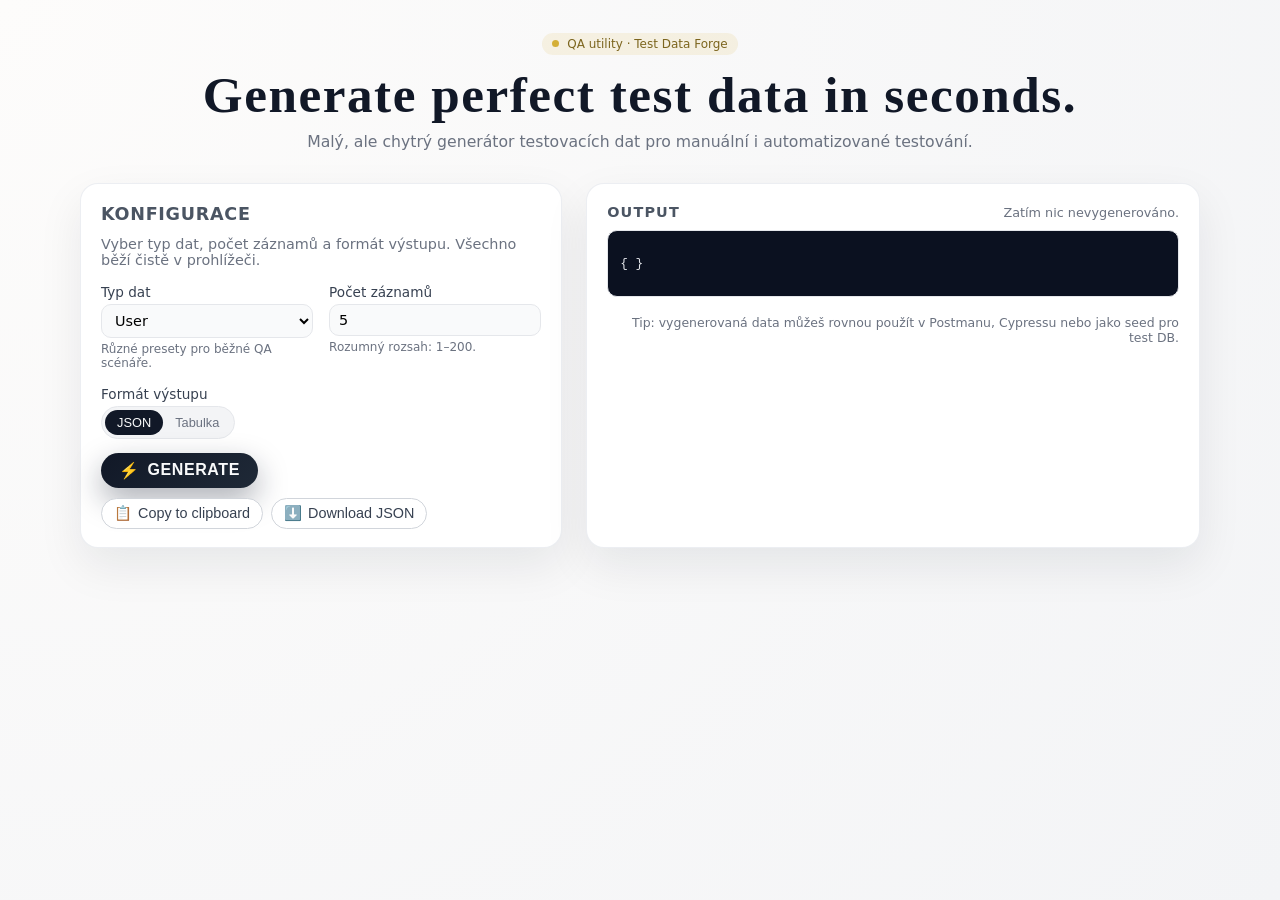
==== apps/01-test-data-forge/index.html @ bc1da9a3 "Add index.html for Test Data Forge utility" ====
<!DOCTYPE html>
<html lang="cs">
<head>
  <meta charset="UTF-8" />
  <title>Test Data Forge</title>
  <meta name="viewport" content="width=device-width, initial-scale=1.0" />
  <style>
    :root {
      --bg: #f9fafb;
      --card-bg: #ffffff;
      --accent: #d4af37;
      --accent-soft: rgba(212, 175, 55, 0.12);
      --text-main: #111827;
      --text-muted: #6b7280;
      --border: #e5e7eb;
      --radius-lg: 18px;
      --radius-md: 10px;
      --shadow-soft: 0 18px 45px rgba(15, 23, 42, 0.08);
      --font-sans: system-ui, -apple-system, BlinkMacSystemFont, "Inter", sans-serif;
      --font-serif: "Playfair Display", "Georgia", serif;
    }

    * {
      box-sizing: border-box;
    }

    body {
      margin: 0;
      padding: 0;
      font-family: var(--font-sans);
      background: radial-gradient(circle at top left, #fdfcfb, #f3f4f6);
      color: var(--text-main);
    }

    .page {
      min-height: 100vh;
      display: flex;
      flex-direction: column;
      align-items: center;
      padding: 32px 16px 40px;
    }

    .container {
      width: 100%;
      max-width: 1120px;
    }

    header {
      margin-bottom: 32px;
      text-align: center;
    }

    header h1 {
      font-family: var(--font-serif);
      font-size: clamp(2.4rem, 4vw, 3.2rem);
      margin: 0 0 8px;
      letter-spacing: 0.03em;
    }

    header p {
      margin: 0;
      color: var(--text-muted);
      font-size: 0.98rem;
    }

    .badge {
      display: inline-flex;
      align-items: center;
      gap: 8px;
      padding: 4px 10px;
      border-radius: 999px;
      background: var(--accent-soft);
      color: #7c651e;
      font-size: 0.75rem;
      font-weight: 500;
      margin-bottom: 10px;
    }

    .badge-dot {
      width: 7px;
      height: 7px;
      border-radius: 999px;
      background: var(--accent);
    }

    .layout {
      display: grid;
      grid-template-columns: minmax(0, 1.1fr) minmax(0, 1.4fr);
      gap: 24px;
    }

    @media (max-width: 840px) {
      .layout {
        grid-template-columns: minmax(0, 1fr);
      }
    }

    .card {
      background: var(--card-bg);
      border-radius: var(--radius-lg);
      box-shadow: var(--shadow-soft);
      padding: 20px 20px 18px;
      border: 1px solid rgba(148, 163, 184, 0.18);
    }

    .card h2 {
      margin: 0 0 12px;
      font-size: 1.1rem;
      letter-spacing: 0.04em;
      text-transform: uppercase;
      color: #4b5563;
    }

    .card-subtitle {
      margin: 0 0 16px;
      font-size: 0.9rem;
      color: var(--text-muted);
    }

    .form-grid {
      display: grid;
      grid-template-columns: repeat(2, minmax(0, 1fr));
      gap: 12px 16px;
      margin-bottom: 16px;
    }

    @media (max-width: 600px) {
      .form-grid {
        grid-template-columns: minmax(0, 1fr);
      }
    }

    .field {
      display: flex;
      flex-direction: column;
      gap: 4px;
      font-size: 0.85rem;
    }

    .field label {
      font-weight: 500;
      color: #374151;
    }

    .field small {
      color: var(--text-muted);
      font-size: 0.75rem;
    }

    select,
    input[type="number"] {
      border-radius: var(--radius-md);
      border: 1px solid var(--border);
      padding: 7px 9px;
      font-size: 0.9rem;
      font-family: inherit;
      background: #f9fafb;
      transition: border-color 0.15s ease, box-shadow 0.15s ease, background 0.15s ease;
    }

    select:focus,
    input[type="number"]:focus {
      outline: none;
      border-color: var(--accent);
      box-shadow: 0 0 0 1px rgba(212, 175, 55, 0.35);
      background: #ffffff;
    }

    .toggle-row {
      display: flex;
      flex-wrap: wrap;
      gap: 10px;
      align-items: center;
      justify-content: space-between;
      margin-bottom: 14px;
    }

    .toggle-group {
      display: inline-flex;
      padding: 3px;
      border-radius: 999px;
      background: #f3f4f6;
      border: 1px solid #e5e7eb;
    }

    .toggle-btn {
      border: none;
      background: transparent;
      padding: 5px 12px;
      border-radius: 999px;
      font-size: 0.8rem;
      cursor: pointer;
      color: #6b7280;
      font-weight: 500;
      transition: background 0.15s ease, color 0.15s ease;
    }

    .toggle-btn.active {
      background: #111827;
      color: #f9fafb;
    }

    .primary-btn {
      border-radius: 999px;
      border: none;
      padding: 8px 18px;
      font-size: 0.9rem;
      font-weight: 600;
      letter-spacing: 0.04em;
      text-transform: uppercase;
      cursor: pointer;
      background: linear-gradient(135deg, #111827, #1f2937);
      color: #f9fafb;
      display: inline-flex;
      align-items: center;
      gap: 8px;
      box-shadow: 0 12px 30px rgba(15, 23, 42, 0.35);
      transition: transform 0.1s ease, box-shadow 0.1s ease, opacity 0.1s ease;
    }

    .primary-btn span {
      font-size: 1rem;
    }

    .primary-btn:hover {
      transform: translateY(-1px);
      box-shadow: 0 16px 40px rgba(15, 23, 42, 0.4);
    }

    .primary-btn:active {
      transform: translateY(0);
      box-shadow: 0 10px 24px rgba(15, 23, 42, 0.3);
      opacity: 0.95;
    }

    .secondary-actions {
      display: flex;
      flex-wrap: wrap;
      gap: 8px;
      margin-top: 10px;
    }

    .secondary-btn {
      border-radius: 999px;
      border: 1px solid #d1d5db;
      padding: 6px 12px;
      font-size: 0.8rem;
      cursor: pointer;
      background: #ffffff;
      color: #374151;
      display: inline-flex;
      align-items: center;
      gap: 6px;
      transition: background 0.1s ease, border-color 0.1s ease;
    }

    .secondary-btn:hover {
      background: #f9fafb;
      border-color: #9ca3af;
    }

    .secondary-btn span {
      font-size: 0.9rem;
    }

    .output-header {
      display: flex;
      justify-content: space-between;
      align-items: baseline;
      gap: 8px;
      margin-bottom: 10px;
    }

    .output-header-title {
      font-size: 0.9rem;
      font-weight: 600;
      letter-spacing: 0.08em;
      text-transform: uppercase;
      color: #4b5563;
    }

    .output-header-meta {
      font-size: 0.8rem;
      color: var(--text-muted);
    }

    .output-box {
      border-radius: var(--radius-md);
      border: 1px solid var(--border);
      background: #0b1120;
      color: #e5e7eb;
      padding: 10px 12px;
      font-family: "JetBrains Mono", "SF Mono", ui-monospace, Menlo, Monaco, Consolas, "Liberation Mono", "Courier New", monospace;
      font-size: 0.8rem;
      max-height: 360px;
      overflow: auto;
      white-space: pre;
    }

    table {
      width: 100%;
      border-collapse: collapse;
      font-size: 0.8rem;
    }

    th,
    td {
      border: 1px solid #1f2937;
      padding: 4px 6px;
      text-align: left;
    }

    th {
      background: #020617;
      position: sticky;
      top: 0;
      z-index: 1;
    }

    .footer-note {
      margin-top: 18px;
      font-size: 0.78rem;
      color: var(--text-muted);
      text-align: right;
    }
  </style>
</head>
<body>
  <div class="page">
    <div class="container">
      <header>
        <div class="badge">
          <span class="badge-dot"></span>
          <span>QA utility · Test Data Forge</span>
        </div>
        <h1>Generate perfect test data in seconds.</h1>
        <p>Malý, ale chytrý generátor testovacích dat pro manuální i automatizované testování.</p>
      </header>

      <main class="layout">
        <!-- LEFT: Controls -->
        <section class="card">
          <h2>Konfigurace</h2>
          <p class="card-subtitle">
            Vyber typ dat, počet záznamů a formát výstupu. Všechno běží čistě v prohlížeči.
          </p>

          <div class="form-grid">
            <div class="field">
              <label for="dataType">Typ dat</label>
              <select id="dataType">
                <option value="user">User</option>
                <option value="product">Product</option>
                <option value="order">Order</option>
                <option value="randomString">Random string</option>
                <option value="dateSet">Date set</option>
                <option value="edgeCases">Edge cases</option>
              </select>
              <small>Různé presety pro běžné QA scénáře.</small>
            </div>

            <div class="field">
              <label for="count">Počet záznamů</label>
              <input id="count" type="number" min="1" max="200" value="5" />
              <small>Rozumný rozsah: 1–200.</small>
            </div>
          </div>

          <div class="toggle-row">
            <div class="field" style="margin: 0;">
              <label>Formát výstupu</label>
              <div class="toggle-group" id="formatToggle">
                <button class="toggle-btn active" data-format="json">JSON</button>
                <button class="toggle-btn" data-format="table">Tabulka</button>
              </div>
            </div>
          </div>

          <button class="primary-btn" id="generateBtn">
            <span>⚡</span>
            <span>Generate</span>
          </button>

          <div class="secondary-actions">
            <button class="secondary-btn" id="copyBtn">
              <span>📋</span>
              <span>Copy to clipboard</span>
            </button>
            <button class="secondary-btn" id="downloadBtn">
              <span>⬇️</span>
              <span>Download JSON</span>
            </button>
          </div>
        </section>

        <!-- RIGHT: Output -->
        <section class="card">
          <div class="output-header">
            <div class="output-header-title">Output</div>
            <div class="output-header-meta" id="outputMeta">
              Zatím nic nevygenerováno.
            </div>
          </div>
          <div class="output-box" id="outputBox">
{ }
          </div>
          <div class="footer-note">
            Tip: vygenerovaná data můžeš rovnou použít v Postmanu, Cypressu nebo jako seed pro test DB.
          </div>
        </section>
      </main>
    </div>
  </div>

  <script>
    const dataTypeEl = document.getElementById("dataType");
    const countEl = document.getElementById("count");
    const formatToggleEl = document.getElementById("formatToggle");
    const generateBtn = document.getElementById("generateBtn");
    const copyBtn = document.getElementById("copyBtn");
    const downloadBtn = document.getElementById("downloadBtn");
    const outputBox = document.getElementById("outputBox");
    const outputMeta = document.getElementById("outputMeta");

    let currentFormat = "json";
    let lastData = [];

    // --- Helpers ---
    function randomItem(arr) {
      return arr[Math.floor(Math.random() * arr.length)];
    }

    function randomInt(min, max) {
      return Math.floor(Math.random() * (max - min + 1)) + min;
    }

    function randomString(length) {
      const chars = "abcdefghijklmnopqrstuvwxyzABCDEFGHIJKLMNOPQRSTUVWXYZ0123456789";
      let out = "";
      for (let i = 0; i < length; i++) {
        out += chars.charAt(Math.floor(Math.random() * chars.length));
      }
      return out;
    }

    function randomEmail(name) {
      const domains = ["example.com", "test.io", "qa.local", "mail.dev"];
      const clean = name.toLowerCase().replace(/\s+/g, ".");
      return clean + "@" + randomItem(domains);
    }

    function randomDateInRange(start, end) {
      const ts = start.getTime() + Math.random() * (end.getTime() - start.getTime());
      return new Date(ts);
    }

    function formatISODate(d) {
      return d.toISOString();
    }

    // --- Generátory dat ---
    function generateUser() {
      const firstNames = ["Anna", "Lenka", "Eva", "Klara", "Tereza", "Petr", "Jan", "Lukas", "David", "Martin"];
      const lastNames = ["Novakova", "Svobodova", "Kralova", "Dvorakova", "Novak", "Svoboda", "Kral", "Dvorak"];
      const roles = ["user", "admin", "tester", "viewer"];

      const first = randomItem(firstNames);
      const last = randomItem(lastNames);
      const fullName = first + " " + last;

      return {
        id: randomInt(1000, 9999),
        name: fullName,
        email: randomEmail(fullName),
        role: randomItem(roles),
        active: Math.random() > 0.15,
        createdAt: formatISODate(randomDateInRange(new Date(2020, 0, 1), new Date()))
      };
    }

    function generateProduct() {
      const adjectives = ["Premium", "Basic", "Deluxe", "Eco", "Smart", "Compact"];
      const nouns = ["Chair", "Desk", "Lamp", "Monitor", "Keyboard", "Headphones"];
      const categories = ["office", "home", "electronics", "accessories"];

      const name = randomItem(adjectives) + " " + randomItem(nouns);

      return {
        id: "P-" + randomInt(10000, 99999),
        name,
        category: randomItem(categories),
        price: parseFloat((Math.random() * 500 + 10).toFixed(2)),
        inStock: Math.random() > 0.2,
        tags: [randomItem(["new", "sale", "bestseller", "refurbished"])],
      };
    }

    function generateOrder() {
      const statuses = ["pending", "processing", "shipped", "delivered", "cancelled"];
      const now = new Date();
      const past = new Date(now.getFullYear() - 1, now.getMonth(), now.getDate());

      const created = randomDateInRange(past, now);
      const shipped = Math.random() > 0.4 ? randomDateInRange(created, now) : null;

      return {
        orderId: "ORD-" + randomInt(100000, 999999),
        userId: randomInt(1000, 9999),
        total: parseFloat((Math.random() * 1000 + 50).toFixed(2)),
        currency: "EUR",
        status: randomItem(statuses),
        createdAt: formatISODate(created),
        shippedAt: shipped ? formatISODate(shipped) : null
      };
    }

    function generateRandomString() {
      const lengths = [8, 16, 32, 64, 128];
      const length = randomItem(lengths);
      return {
        length,
        value: randomString(length)
      };
    }

    function generateDateSet() {
      const now = new Date();
      const past = new Date(now.getFullYear() - 1, now.getMonth(), now.getDate());
      const future = new Date(now.getFullYear() + 1, now.getMonth(), now.getDate());

      return {
        now: formatISODate(now),
        past: formatISODate(randomDateInRange(past, now)),
        future: formatISODate(randomDateInRange(now, future)),
        invalid: "2024-13-40T25:61:00Z"
      };
    }

    function generateEdgeCases() {
      return {
        emptyString: "",
        longString: "x".repeat(1024),
        specialChars: "!@#$%^&*()_+{}[]:\";'<>?,./\\|`~",
        unicode: "Žluťoučký kůň 🐎 pěl ďábelské ódy 🎶",
        nullValue: null,
        zero: 0,
        negativeNumber: -123,
        bigNumber: 9999999999,
        booleanTrue: true,
        booleanFalse: false,
        arrayMixed: [null, "", 0, "test", { nested: true }],
        objectWithMissingFields: { id: 1, name: null }
      };
    }

    function generateData(type, count) {
      const result = [];
      for (let i = 0; i < count; i++) {
        switch (type) {
          case "user":
            result.push(generateUser());
            break;
          case "product":
            result.push(generateProduct());
            break;
          case "order":
            result.push(generateOrder());
            break;
          case "randomString":
            result.push(generateRandomString());
            break;
          case "dateSet":
            result.push(generateDateSet());
            break;
          case "edgeCases":
            result.push(generateEdgeCases());
            break;
          default:
            result.push({});
        }
      }
      return result;
    }

    // --- Render ---
    function renderJSON(data) {
      outputBox.textContent = JSON.stringify(data, null, 2);
    }

    function renderTable(data) {
      if (!Array.isArray(data) || data.length === 0) {
        outputBox.textContent = "Žádná data k zobrazení v tabulce.";
        return;
      }

      const keys = Array.from(
        data.reduce((set, item) => {
          Object.keys(item).forEach((k) => set.add(k));
          return set;
        }, new Set())
      );

      let html = "<table><thead><tr>";
      keys.forEach((k) => {
        html += "<th>" + k + "</th>";
      });
      html += "</tr></thead><tbody>";

      data.forEach((row) => {
        html += "<tr>";
        keys.forEach((k) => {
          let value = row[k];
          if (typeof value === "object") {
            value = JSON.stringify(value);
          }
          html += "<td>" + (value === undefined ? "" : value) + "</td>";
        });
        html += "</tr>";
      });

      html += "</tbody></table>";
      outputBox.innerHTML = html;
    }

    function updateOutputMeta(type, count) {
      const labelMap = {
        user: "User",
        product: "Product",
        order: "Order",
        randomString: "Random string",
        dateSet: "Date set",
        edgeCases: "Edge cases"
      };
      const label = labelMap[type] || type;
      outputMeta.textContent = `${count} × ${label} · Formát: ${currentFormat.toUpperCase()}`;
    }

    // --- Eventy ---
    formatToggleEl.addEventListener("click", (e) => {
      const btn = e.target.closest(".toggle-btn");
      if (!btn) return;
      const format = btn.getAttribute("data-format");
      if (!format) return;

      currentFormat = format;
      Array.from(formatToggleEl.querySelectorAll(".toggle-btn")).forEach((b) =>
        b.classList.toggle("active", b === btn)
      );

      if (lastData && lastData.length > 0) {
        if (currentFormat === "json") {
          renderJSON(lastData);
        } else {
          renderTable(lastData);
        }
      }
    });

    generateBtn.addEventListener("click", () => {
      const type = dataTypeEl.value;
      let count = parseInt(countEl.value, 10);
      if (isNaN(count) || count < 1) count = 1;
      if (count > 200) count = 200;
      countEl.value = count;

      const data = generateData(type, count);
      lastData = data;

      if (currentFormat === "json") {
        renderJSON(data);
      } else {
        renderTable(data);
      }

      updateOutputMeta(type, count);
    });

    copyBtn.addEventListener("click", async () => {
      if (!lastData || lastData.length === 0) return;
      try {
        const text =
          currentFormat === "json"
            ? JSON.stringify(lastData, null, 2)
            : outputBox.innerText;
        await navigator.clipboard.writeText(text);
        copyBtn.textContent = "Copied ✔";
        setTimeout(() => (copyBtn.innerHTML = '<span>📋</span><span>Copy to clipboard</span>'), 1200);
      } catch (e) {
        alert("Copy failed.");
      }
    });

    downloadBtn.addEventListener("click", () => {
      if (!lastData || lastData.length === 0) return;
      const blob = new Blob([JSON.stringify(lastData, null, 2)], {
        type: "application/json"
      });
      const url = URL.createObjectURL(blob);
      const a = document.createElement("a");
      a.href = url;
      a.download = "test-data.json";
      document.body.appendChild(a);
      a.click();
      document.body.removeChild(a);
      URL.revokeObjectURL(url);
    });

    // Initial dummy state
    lastData = [];
  </script>
</body>
</html>
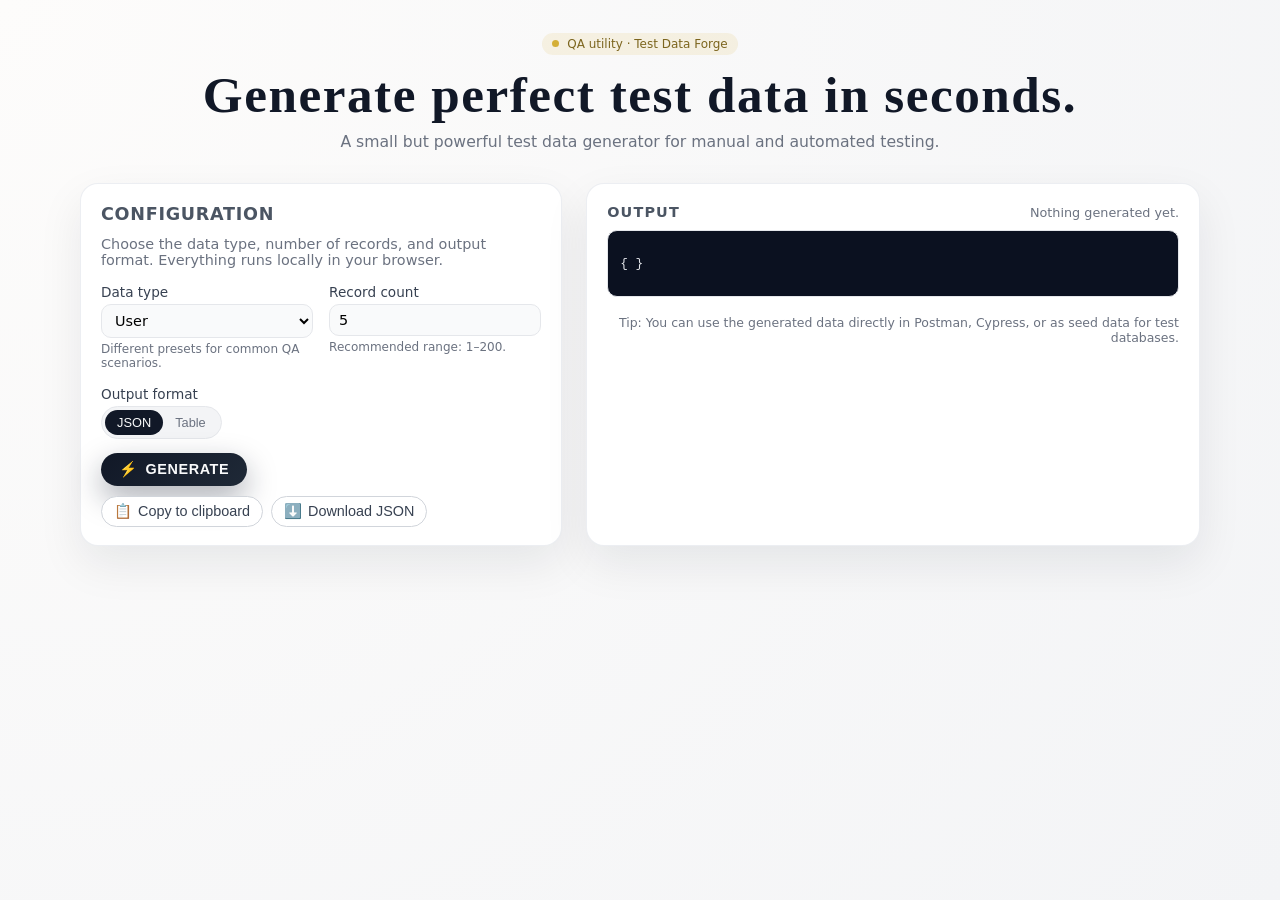
==== commit e36200d8: "Update index.html" ====
--- a/apps/01-test-data-forge/index.html
+++ b/apps/01-test-data-forge/index.html
@@ -1,5 +1,5 @@
 <!DOCTYPE html>
-<html lang="cs">
+<html lang="en">
 <head>
   <meta charset="UTF-8" />
   <title>Test Data Forge</title>
@@ -218,10 +218,6 @@
       transition: transform 0.1s ease, box-shadow 0.1s ease, opacity 0.1s ease;
     }
 
-    .primary-btn span {
-      font-size: 1rem;
-    }
-
     .primary-btn:hover {
       transform: translateY(-1px);
       box-shadow: 0 16px 40px rgba(15, 23, 42, 0.4);
@@ -334,20 +330,20 @@
           <span>QA utility · Test Data Forge</span>
         </div>
         <h1>Generate perfect test data in seconds.</h1>
-        <p>Malý, ale chytrý generátor testovacích dat pro manuální i automatizované testování.</p>
+        <p>A small but powerful test data generator for manual and automated testing.</p>
       </header>
 
       <main class="layout">
         <!-- LEFT: Controls -->
         <section class="card">
-          <h2>Konfigurace</h2>
+          <h2>Configuration</h2>
           <p class="card-subtitle">
-            Vyber typ dat, počet záznamů a formát výstupu. Všechno běží čistě v prohlížeči.
+            Choose the data type, number of records, and output format. Everything runs locally in your browser.
           </p>
 
           <div class="form-grid">
             <div class="field">
-              <label for="dataType">Typ dat</label>
+              <label for="dataType">Data type</label>
               <select id="dataType">
                 <option value="user">User</option>
                 <option value="product">Product</option>
@@ -356,22 +352,22 @@
                 <option value="dateSet">Date set</option>
                 <option value="edgeCases">Edge cases</option>
               </select>
-              <small>Různé presety pro běžné QA scénáře.</small>
+              <small>Different presets for common QA scenarios.</small>
             </div>
 
             <div class="field">
-              <label for="count">Počet záznamů</label>
+              <label for="count">Record count</label>
               <input id="count" type="number" min="1" max="200" value="5" />
-              <small>Rozumný rozsah: 1–200.</small>
+              <small>Recommended range: 1–200.</small>
             </div>
           </div>
 
           <div class="toggle-row">
             <div class="field" style="margin: 0;">
-              <label>Formát výstupu</label>
+              <label>Output format</label>
               <div class="toggle-group" id="formatToggle">
                 <button class="toggle-btn active" data-format="json">JSON</button>
-                <button class="toggle-btn" data-format="table">Tabulka</button>
+                <button class="toggle-btn" data-format="table">Table</button>
               </div>
             </div>
           </div>
@@ -398,14 +394,14 @@
           <div class="output-header">
             <div class="output-header-title">Output</div>
             <div class="output-header-meta" id="outputMeta">
-              Zatím nic nevygenerováno.
+              Nothing generated yet.
             </div>
           </div>
           <div class="output-box" id="outputBox">
 { }
           </div>
           <div class="footer-note">
-            Tip: vygenerovaná data můžeš rovnou použít v Postmanu, Cypressu nebo jako seed pro test DB.
+            Tip: You can use the generated data directly in Postman, Cypress, or as seed data for test databases.
           </div>
         </section>
       </main>
@@ -458,10 +454,10 @@
       return d.toISOString();
     }
 
-    // --- Generátory dat ---
+    // --- Data generators ---
     function generateUser() {
-      const firstNames = ["Anna", "Lenka", "Eva", "Klara", "Tereza", "Petr", "Jan", "Lukas", "David", "Martin"];
-      const lastNames = ["Novakova", "Svobodova", "Kralova", "Dvorakova", "Novak", "Svoboda", "Kral", "Dvorak"];
+      const firstNames = ["Anna", "Lenka", "Eva", "Klara", "Tereza", "Peter", "John", "Lucas", "David", "Martin"];
+      const lastNames = ["Novak", "Smith", "Brown", "Taylor", "Dvorak", "Kral", "Green", "White"];
       const roles = ["user", "admin", "tester", "viewer"];
 
       const first = randomItem(firstNames);
@@ -531,25 +527,22 @@
       return {
         now: formatISODate(now),
         past: formatISODate(randomDateInRange(past, now)),
-        future: formatISODate(randomDateInRange(now, future)),
-        invalid: "2024-13-40T25:61:00Z"
+        future: formatISODate(randomDateInRange(now, future))
       };
     }
 
     function generateEdgeCases() {
       return {
         emptyString: "",
-        longString: "x".repeat(1024),
+        longString: randomString(256),
+        zero: 0,
+        negativeNumber: -42,
+        maxInt32: 2147483647,
+        minInt32: -2147483648,
+        nullValue: null,
+        undefinedValue: undefined,
         specialChars: "!@#$%^&*()_+{}[]:\";'<>?,./\\|`~",
-        unicode: "Žluťoučký kůň 🐎 pěl ďábelské ódy 🎶",
-        nullValue: null,
-        zero: 0,
-        negativeNumber: -123,
-        bigNumber: 9999999999,
-        booleanTrue: true,
-        booleanFalse: false,
-        arrayMixed: [null, "", 0, "test", { nested: true }],
-        objectWithMissingFields: { id: 1, name: null }
+        unicodeText: "Žluťoučký kůň 🐎 über café 東京"
       };
     }
 
@@ -576,44 +569,37 @@
             result.push(generateEdgeCases());
             break;
           default:
-            result.push({});
+            result.push({ index: i, value: randomString(12) });
         }
       }
       return result;
     }
 
-    // --- Render ---
     function renderJSON(data) {
       outputBox.textContent = JSON.stringify(data, null, 2);
     }
 
     function renderTable(data) {
       if (!Array.isArray(data) || data.length === 0) {
-        outputBox.textContent = "Žádná data k zobrazení v tabulce.";
+        outputBox.textContent = "No data.";
         return;
       }
 
-      const keys = Array.from(
-        data.reduce((set, item) => {
-          Object.keys(item).forEach((k) => set.add(k));
-          return set;
-        }, new Set())
-      );
-
+      const keys = Object.keys(data[0]);
       let html = "<table><thead><tr>";
-      keys.forEach((k) => {
+      keys.forEach(k => {
         html += "<th>" + k + "</th>";
       });
       html += "</tr></thead><tbody>";
 
-      data.forEach((row) => {
+      data.forEach(row => {
         html += "<tr>";
-        keys.forEach((k) => {
+        keys.forEach(k => {
           let value = row[k];
-          if (typeof value === "object") {
-            value = JSON.stringify(value);
-          }
-          html += "<td>" + (value === undefined ? "" : value) + "</td>";
+          if (value === null) value = "null";
+          else if (value === undefined) value = "undefined";
+          else if (typeof value === "object") value = JSON.stringify(value);
+          html += "<td>" + String(value) + "</td>";
         });
         html += "</tr>";
       });
@@ -622,20 +608,23 @@
       outputBox.innerHTML = html;
     }
 
-    function updateOutputMeta(type, count) {
-      const labelMap = {
-        user: "User",
-        product: "Product",
-        order: "Order",
-        randomString: "Random string",
-        dateSet: "Date set",
-        edgeCases: "Edge cases"
-      };
-      const label = labelMap[type] || type;
-      outputMeta.textContent = `${count} × ${label} · Formát: ${currentFormat.toUpperCase()}`;
-    }
-
-    // --- Eventy ---
+    function updateOutput() {
+      if (!lastData || lastData.length === 0) {
+        outputBox.textContent = "{ }";
+        outputMeta.textContent = "Nothing generated yet.";
+        return;
+      }
+
+      if (currentFormat === "json") {
+        renderJSON(lastData);
+      } else {
+        renderTable(lastData);
+      }
+
+      outputMeta.textContent = `${lastData.length} record(s) · Format: ${currentFormat.toUpperCase()}`;
+    }
+
+    // --- Event handlers ---
     formatToggleEl.addEventListener("click", (e) => {
       const btn = e.target.closest(".toggle-btn");
       if (!btn) return;
@@ -643,17 +632,12 @@
       if (!format) return;
 
       currentFormat = format;
-      Array.from(formatToggleEl.querySelectorAll(".toggle-btn")).forEach((b) =>
+
+      Array.from(formatToggleEl.querySelectorAll(".toggle-btn")).forEach(b =>
         b.classList.toggle("active", b === btn)
       );
 
-      if (lastData && lastData.length > 0) {
-        if (currentFormat === "json") {
-          renderJSON(lastData);
-        } else {
-          renderTable(lastData);
-        }
-      }
+      updateOutput();
     });
 
     generateBtn.addEventListener("click", () => {
@@ -663,38 +647,25 @@
       if (count > 200) count = 200;
       countEl.value = count;
 
-      const data = generateData(type, count);
-      lastData = data;
-
-      if (currentFormat === "json") {
-        renderJSON(data);
-      } else {
-        renderTable(data);
-      }
-
-      updateOutputMeta(type, count);
+      lastData = generateData(type, count);
+      updateOutput();
     });
 
     copyBtn.addEventListener("click", async () => {
       if (!lastData || lastData.length === 0) return;
+      const text = JSON.stringify(lastData, null, 2);
       try {
-        const text =
-          currentFormat === "json"
-            ? JSON.stringify(lastData, null, 2)
-            : outputBox.innerText;
         await navigator.clipboard.writeText(text);
-        copyBtn.textContent = "Copied ✔";
-        setTimeout(() => (copyBtn.innerHTML = '<span>📋</span><span>Copy to clipboard</span>'), 1200);
+        copyBtn.textContent = "Copied!";
+        setTimeout(() => (copyBtn.textContent = "Copy to clipboard"), 1200);
       } catch (e) {
-        alert("Copy failed.");
+        alert("Copy failed. Your browser may not support clipboard API.");
       }
     });
 
     downloadBtn.addEventListener("click", () => {
       if (!lastData || lastData.length === 0) return;
-      const blob = new Blob([JSON.stringify(lastData, null, 2)], {
-        type: "application/json"
-      });
+      const blob = new Blob([JSON.stringify(lastData, null, 2)], { type: "application/json" });
       const url = URL.createObjectURL(blob);
       const a = document.createElement("a");
       a.href = url;
@@ -704,9 +675,6 @@
       document.body.removeChild(a);
       URL.revokeObjectURL(url);
     });
-
-    // Initial dummy state
-    lastData = [];
   </script>
 </body>
 </html>
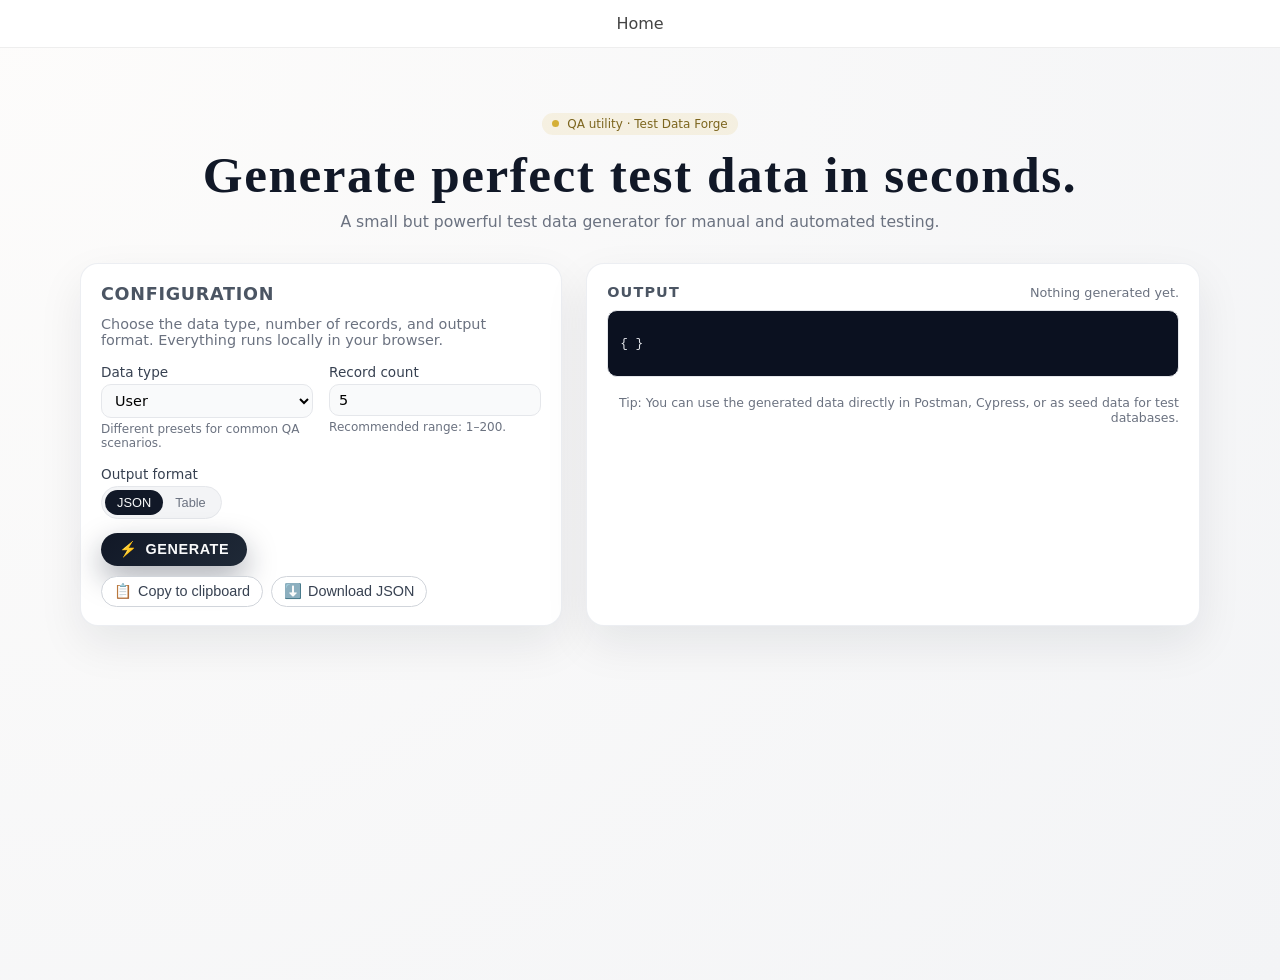
==== commit 9eb150fd: "Update index.html" ====
--- a/apps/01-test-data-forge/index.html
+++ b/apps/01-test-data-forge/index.html
@@ -63,6 +63,28 @@
       font-size: 0.98rem;
     }
 
+    .main-nav {
+  background: white;
+  border-bottom: 1px solid #eee;
+  padding: 14px 20px;
+  display: flex;
+  justify-content: center;
+  gap: 40px;
+  font-size: 1rem;
+  margin-bottom: 32px;
+}
+
+.main-nav a {
+  text-decoration: none;
+  color: #444;
+  font-weight: 500;
+  transition: color 0.2s ease;
+}
+
+.main-nav a:hover {
+  color: #d4af37;
+}
+
     .badge {
       display: inline-flex;
       align-items: center;
@@ -322,6 +344,10 @@
   </style>
 </head>
 <body>
+  <nav class="main-nav">
+  <a href="/">Home</a>
+  </nav>
+
   <div class="page">
     <div class="container">
       <header>
